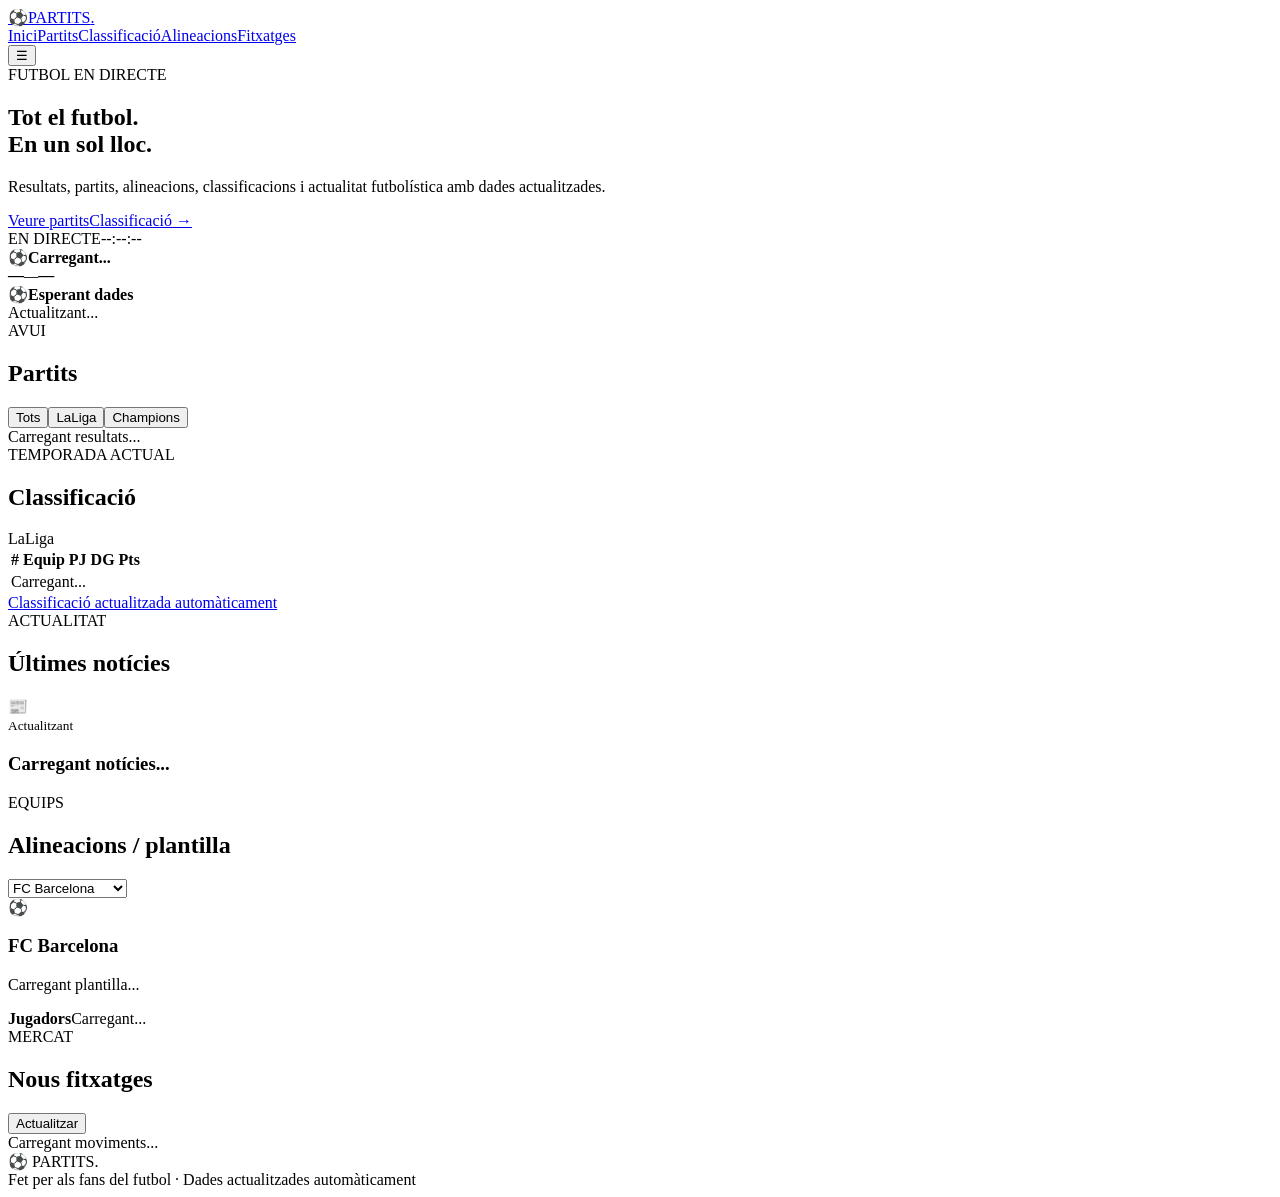
==== frontend/index.html @ fe7bcd00 "Organitza el frontend del projecte" ====
<!doctype html>
<html lang="ca">
<head>
  <meta charset="UTF-8" />
  <meta name="viewport" content="width=device-width, initial-scale=1.0" />
  <meta name="description" content="Partits — resultats, alineacions, classificacions i fitxatges de futbol." />
  <title>Partits FC · Futbol en directe</title>
  <link rel="preconnect" href="https://fonts.googleapis.com">
  <link rel="preconnect" href="https://fonts.gstatic.com" crossorigin>
  <link href="https://fonts.googleapis.com/css2?family=Inter:wght@400;500;600;700;800&display=swap" rel="stylesheet">
  <link rel="stylesheet" href="css/styles.css" />
</head>
<body>
  <header class="topbar">
    <a class="brand" href="#inici"><span class="brand-ball">⚽</span><span>PARTITS<span class="brand-dot">.</span></span></a>
    <nav class="nav" aria-label="Navegació principal">
      <a class="active" href="#inici">Inici</a><a href="#partits">Partits</a><a href="#classificacio">Classificació</a><a href="#alineacions">Alineacions</a><a href="#fitxatges">Fitxatges</a>
    </nav>
    <button class="menu-btn" id="menuBtn" aria-label="Obrir menú">☰</button>
  </header>

  <main id="inici">
    <section class="hero wrap">
      <div>
        <div class="eyebrow"><span class="live-dot"></span> FUTBOL EN DIRECTE</div>
        <h1>Tot el futbol.<br><span>En un sol lloc.</span></h1>
        <p>Resultats, partits, alineacions, classificacions i actualitat futbolística amb dades actualitzades.</p>
        <div class="hero-actions"><a class="btn primary" href="#partits">Veure partits</a><a class="btn ghost" href="#classificacio">Classificació →</a></div>
      </div>
      <div class="score-hero">
        <div class="score-head"><span id="liveLabel">EN DIRECTE</span><span id="clock">--:--:--</span></div>
        <div class="score-teams" id="heroScore"><div><span class="crest blue">⚽</span><strong>Carregant...</strong></div><div class="big-score"><b>—</b><em>—</em><b>—</b></div><div><span class="crest red">⚽</span><strong>Esperant dades</strong></div></div>
        <div class="minute" id="heroMinute">Actualitzant...</div>
      </div>
    </section>

    <section id="partits" class="wrap section">
      <div class="section-title"><div><span class="eyebrow">AVUI</span><h2>Partits</h2></div><div class="filters"><button class="filter active" data-filter="Tots">Tots</button><button class="filter" data-filter="LaLiga">LaLiga</button><button class="filter" data-filter="Champions">Champions</button></div></div>
      <div class="data-note" id="matchesStatus">Carregant resultats...</div>
      <div class="match-grid" id="matches"></div>
    </section>

    <section id="classificacio" class="wrap section split">
      <div class="panel standings">
        <div class="panel-title"><div><span class="eyebrow">TEMPORADA ACTUAL</span><h2>Classificació</h2></div><span class="league-badge">LaLiga</span></div>
        <div class="table-wrap"><table><thead><tr><th>#</th><th>Equip</th><th>PJ</th><th>DG</th><th>Pts</th></tr></thead><tbody id="standings"><tr><td colspan="5">Carregant...</td></tr></tbody></table></div>
        <a class="text-link" href="#classificacio">Classificació actualitzada automàticament</a>
      </div>
      <div class="panel news-panel">
        <div class="panel-title"><div><span class="eyebrow">ACTUALITAT</span><h2>Últimes notícies</h2></div></div>
        <div id="news"><article class="news"><span class="news-icon">📰</span><div><small>Actualitzant</small><h3>Carregant notícies...</h3></div></article></div>
      </div>
    </section>

    <section id="alineacions" class="wrap section">
      <div class="section-title"><div><span class="eyebrow">EQUIPS</span><h2>Alineacions / plantilla</h2></div><select id="teamSelect" aria-label="Selecciona un equip"><option value="barca">FC Barcelona</option><option value="madrid">Real Madrid</option><option value="city">Manchester City</option></select></div>
      <div class="lineup-card"><div class="team-summary"><span class="crest blue big">⚽</span><div><h3 id="lineupName">FC Barcelona</h3><p id="lineupMeta">Carregant plantilla...</p></div></div><div class="pitch" id="pitch"></div><div class="bench"><b>Jugadors</b><span id="benchPlayers">Carregant...</span></div></div>
    </section>

    <section id="fitxatges" class="wrap section">
      <div class="section-title"><div><span class="eyebrow">MERCAT</span><h2>Nous fitxatges</h2></div><button class="btn small ghost" id="showAllTransfers">Actualitzar</button></div>
      <div class="data-note" id="transfersStatus">Carregant moviments...</div>
      <div class="transfer-grid" id="transfers"></div>
    </section>
  </main>

  <footer><div class="wrap footer-inner"><div class="brand">⚽ PARTITS<span class="brand-dot">.</span></div><span>Fet per als fans del futbol · <span id="year"></span></span><span id="dataSource">Dades actualitzades automàticament</span></div></footer>
  <script src="js/app.js"></script>
</body>
</html>
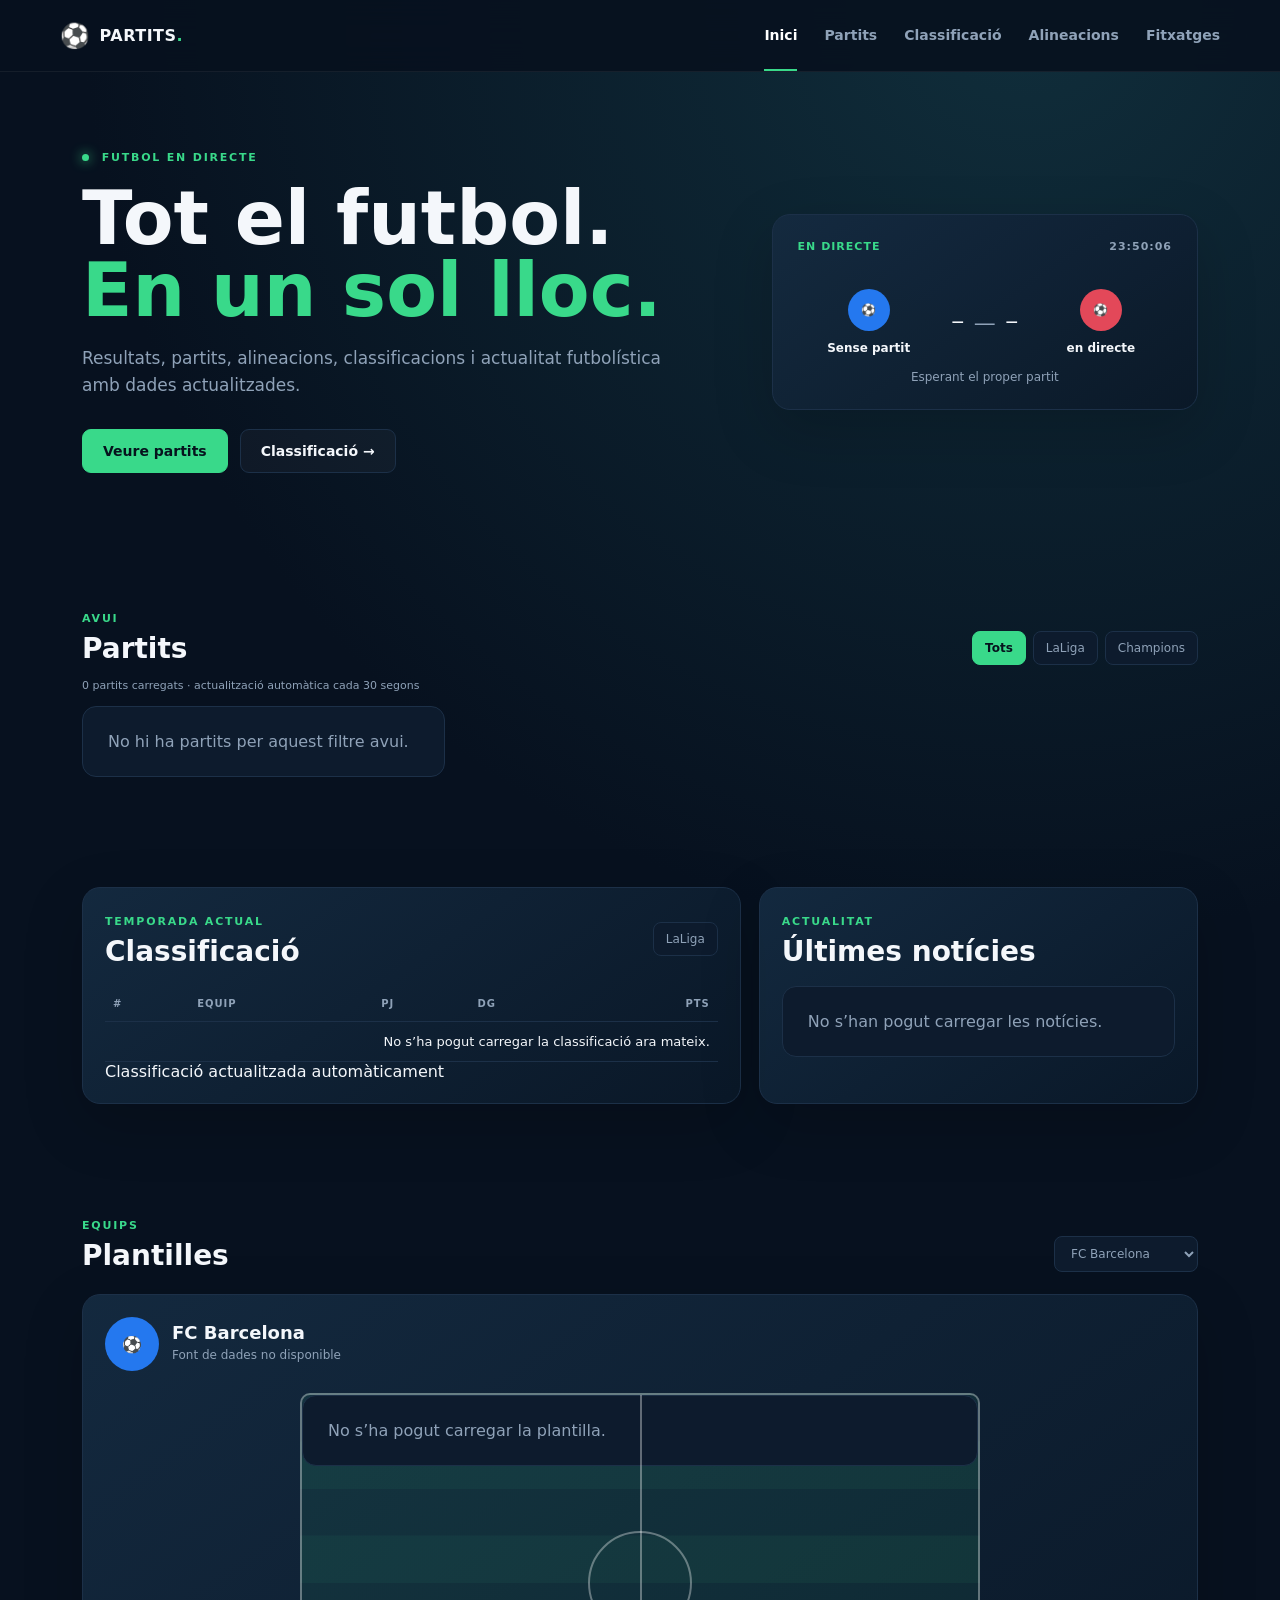
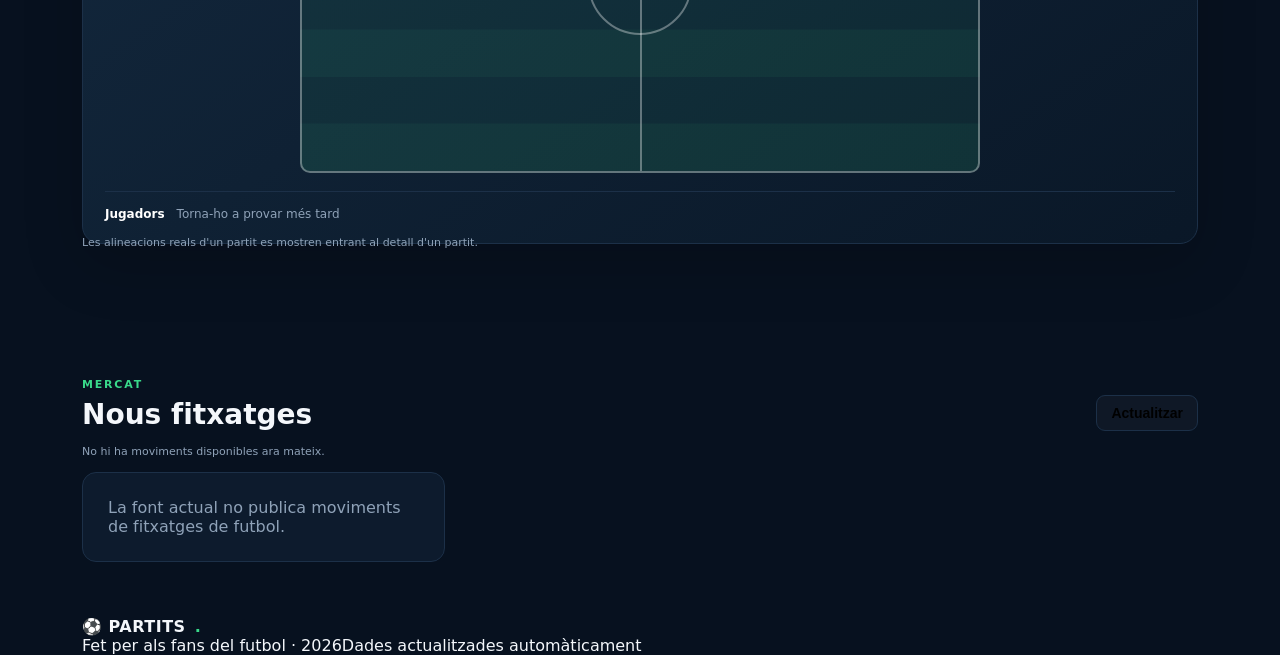
==== commit 53c8a349: "Millora UI i detall de partits" ====
--- a/frontend/index.html
+++ b/frontend/index.html
@@ -13,10 +13,10 @@
 <body>
   <header class="topbar">
     <a class="brand" href="#inici"><span class="brand-ball">⚽</span><span>PARTITS<span class="brand-dot">.</span></span></a>
-    <nav class="nav" aria-label="Navegació principal">
+    <nav class="nav" id="mainNav" aria-label="Navegació principal">
       <a class="active" href="#inici">Inici</a><a href="#partits">Partits</a><a href="#classificacio">Classificació</a><a href="#alineacions">Alineacions</a><a href="#fitxatges">Fitxatges</a>
     </nav>
-    <button class="menu-btn" id="menuBtn" aria-label="Obrir menú">☰</button>
+    <button class="menu-btn" id="menuBtn" aria-label="Obrir menú" aria-expanded="false">☰</button>
   </header>
 
   <main id="inici">
@@ -30,13 +30,13 @@
       <div class="score-hero">
         <div class="score-head"><span id="liveLabel">EN DIRECTE</span><span id="clock">--:--:--</span></div>
         <div class="score-teams" id="heroScore"><div><span class="crest blue">⚽</span><strong>Carregant...</strong></div><div class="big-score"><b>—</b><em>—</em><b>—</b></div><div><span class="crest red">⚽</span><strong>Esperant dades</strong></div></div>
-        <div class="minute" id="heroMinute">Actualitzant...</div>
+        <div class="minute" id="heroMinute" aria-live="polite">Actualitzant...</div>
       </div>
     </section>
 
     <section id="partits" class="wrap section">
       <div class="section-title"><div><span class="eyebrow">AVUI</span><h2>Partits</h2></div><div class="filters"><button class="filter active" data-filter="Tots">Tots</button><button class="filter" data-filter="LaLiga">LaLiga</button><button class="filter" data-filter="Champions">Champions</button></div></div>
-      <div class="data-note" id="matchesStatus">Carregant resultats...</div>
+      <div class="data-note" id="matchesStatus" aria-live="polite">Carregant resultats...</div>
       <div class="match-grid" id="matches"></div>
     </section>
 
@@ -53,18 +53,31 @@
     </section>
 
     <section id="alineacions" class="wrap section">
-      <div class="section-title"><div><span class="eyebrow">EQUIPS</span><h2>Alineacions / plantilla</h2></div><select id="teamSelect" aria-label="Selecciona un equip"><option value="barca">FC Barcelona</option><option value="madrid">Real Madrid</option><option value="city">Manchester City</option></select></div>
+      <div class="section-title"><div><span class="eyebrow">EQUIPS</span><h2>Plantilles</h2></div><select id="teamSelect" aria-label="Selecciona un equip"><option value="barca">FC Barcelona</option><option value="madrid">Real Madrid</option><option value="city">Manchester City</option></select></div>
       <div class="lineup-card"><div class="team-summary"><span class="crest blue big">⚽</span><div><h3 id="lineupName">FC Barcelona</h3><p id="lineupMeta">Carregant plantilla...</p></div></div><div class="pitch" id="pitch"></div><div class="bench"><b>Jugadors</b><span id="benchPlayers">Carregant...</span></div></div>
+      <div class="data-note lineup-note">Les alineacions reals d'un partit es mostren entrant al detall d'un partit.</div>
     </section>
 
     <section id="fitxatges" class="wrap section">
       <div class="section-title"><div><span class="eyebrow">MERCAT</span><h2>Nous fitxatges</h2></div><button class="btn small ghost" id="showAllTransfers">Actualitzar</button></div>
-      <div class="data-note" id="transfersStatus">Carregant moviments...</div>
+      <div class="data-note" id="transfersStatus" aria-live="polite">Carregant moviments...</div>
       <div class="transfer-grid" id="transfers"></div>
     </section>
   </main>
 
+  <div class="modal" id="matchModal" hidden aria-hidden="true">
+    <div class="modal-backdrop" data-close-modal></div>
+    <section class="modal-card" role="dialog" aria-modal="true" aria-labelledby="modalTitle">
+      <button class="modal-close" id="closeModal" aria-label="Tancar">×</button>
+      <div class="eyebrow">DETALL DEL PARTIT</div>
+      <h2 id="modalTitle">Carregant...</h2>
+      <p id="modalScore" class="modal-score">—</p>
+      <div id="modalContent" class="modal-content">Carregant alineacions...</div>
+    </section>
+  </div>
+
   <footer><div class="wrap footer-inner"><div class="brand">⚽ PARTITS<span class="brand-dot">.</span></div><span>Fet per als fans del futbol · <span id="year"></span></span><span id="dataSource">Dades actualitzades automàticament</span></div></footer>
+  <noscript><div class="wrap empty">Aquesta web necessita JavaScript per carregar resultats i dades en directe.</div></noscript>
   <script src="js/app.js"></script>
 </body>
 </html>
--- a/frontend/css/styles.css
+++ b/frontend/css/styles.css
@@ -0,0 +1 @@
+:root{--bg:#07111f;--panel:#0d1b2d;--panel2:#10243a;--text:#f4f7fb;--muted:#8fa2b8;--accent:#39d98a;--line:#1c3048;--blue:#2d7ff9;--red:#e94c5b}*{box-sizing:border-box}html{scroll-behavior:smooth}body{margin:0;background:radial-gradient(circle at 80% 0,#102e3b 0,#07111f 38%);color:var(--text);font-family:Inter,system-ui,sans-serif}a{color:inherit;text-decoration:none}.wrap{max-width:1160px;margin:auto;padding-left:22px;padding-right:22px}.topbar{height:72px;display:flex;align-items:center;justify-content:space-between;padding:0 max(22px,calc((100% - 1160px)/2));position:sticky;top:0;z-index:10;background:rgba(7,17,31,.9);backdrop-filter:blur(16px);border-bottom:1px solid rgba(255,255,255,.06)}.brand{display:flex;align-items:center;gap:9px;font-weight:800;letter-spacing:.5px}.brand-ball{font-size:24px}.brand-dot{color:var(--accent)}.nav{display:flex;gap:27px;color:var(--muted);font-size:14px;font-weight:600}.nav a{padding:26px 0;border-bottom:2px solid transparent}.nav a:hover,.nav a.active{color:#fff;border-color:var(--accent)}.menu-btn{display:none;background:none;color:#fff;border:0;font-size:23px}.hero{min-height:480px;display:grid;grid-template-columns:1.2fr .8fr;align-items:center;gap:50px;padding-top:65px;padding-bottom:65px}.eyebrow{font-size:11px;letter-spacing:1.8px;font-weight:800;color:var(--accent)}.live-dot{display:inline-block;width:7px;height:7px;background:var(--accent);border-radius:50%;margin-right:7px;box-shadow:0 0 12px var(--accent)}h1{font-size:clamp(45px,6vw,74px);line-height:.98;margin:18px 0}.hero h1 span{color:var(--accent)}.hero p{color:var(--muted);font-size:17px;max-width:580px;line-height:1.6}.hero-actions{display:flex;gap:12px;margin-top:30px}.btn{display:inline-flex;align-items:center;justify-content:center;border-radius:9px;padding:13px 20px;font-weight:700;font-size:14px;border:1px solid var(--line);cursor:pointer}.btn.primary{background:var(--accent);color:#06131d;border-color:var(--accent)}.btn.ghost{background:rgba(255,255,255,.03)}.btn.small{padding:9px 14px}.score-hero,.panel,.lineup-card{background:linear-gradient(145deg,rgba(20,42,64,.95),rgba(10,24,40,.95));border:1px solid var(--line);border-radius:18px;box-shadow:0 20px 60px rgba(0,0,0,.18)}.score-hero{padding:25px}.score-head{display:flex;justify-content:space-between;font-size:11px;color:var(--muted);font-weight:800;letter-spacing:1px}.score-head span:first-child{color:var(--accent)}.score-teams{display:grid;grid-template-columns:1fr auto 1fr;align-items:center;text-align:center;gap:12px;margin:36px 0 15px}.score-teams>div{display:flex;flex-direction:column;align-items:center;gap:10px;font-size:12px}.big-score{flex-direction:row!important;font-size:35px;gap:10px!important}.big-score em{font-style:normal;color:var(--muted);font-size:22px}.crest{display:inline-grid;place-items:center;width:42px;height:42px;border-radius:50%;font-weight:800;background:#fff;color:#122}.crest.blue{background:#2478ef;color:white}.crest.red{background:#e34859;color:white}.crest.big{width:54px;height:54px}.minute{text-align:center;color:var(--muted);font-size:12px}.live-pill{color:var(--accent);font-weight:800}.section{padding-top:55px;padding-bottom:55px}.section-title{display:flex;align-items:end;justify-content:space-between;margin-bottom:22px}.section-title h2,.panel-title h2{margin:6px 0 0;font-size:28px}.filters{display:flex;gap:7px}.filter,.league-badge,select{background:var(--panel);color:var(--muted);border:1px solid var(--line);border-radius:8px;padding:9px 12px;font:inherit;font-size:12px}.filter{cursor:pointer}.filter.active{background:var(--accent);border-color:var(--accent);color:#06131d;font-weight:800}.match-grid{display:grid;grid-template-columns:repeat(3,1fr);gap:14px}.match{padding:18px;background:var(--panel);border:1px solid var(--line);border-radius:14px}.match .meta{display:flex;justify-content:space-between;color:var(--muted);font-size:11px;margin-bottom:18px}.match .teams{display:flex;flex-direction:column;gap:12px}.team{display:flex;align-items:center;justify-content:space-between;font-size:13px}.team-left{display:flex;align-items:center;gap:9px}.mini-crest{width:25px;height:25px;border-radius:50%;display:grid;place-items:center;font-size:9px;font-weight:800;background:#263c54}.score{font-weight:800}.status{font-size:10px;color:var(--accent);font-weight:800}.split{display:grid;grid-template-columns:1.2fr .8fr;gap:18px}.panel{padding:22px}.panel-title{display:flex;justify-content:space-between;align-items:center;margin-bottom:18px}.table-wrap{overflow:auto}table{width:100%;border-collapse:collapse;font-size:13px}th{color:var(--muted);font-size:10px;text-transform:uppercase;letter-spacing:1px;text-align:left}td,th{padding:12px 8px;border-bottom:1px solid var(--line)}td:last-child,th:last-child{text-align:right}.club{display:flex;align-items:center;gap:9px;font-weight:600}.rank{color:var(--muted);width:24px}.news{display:flex;gap:13px;padding:16px 0;border-bottom:1px solid var(--line)}.news:last-child{border:0}.news-icon{font-size:19px}.news small{color:var(--muted);font-size:10px}.news h3{font-size:13px;line-height:1.4;margin:4px 0 0}.lineup-card{padding:22px}.team-summary{display:flex;align-items:center;gap:13px}.team-summary h3{margin:0;font-size:18px}.team-summary p{margin:5px 0;color:var(--muted);font-size:12px}.pitch{margin:22px auto 18px;max-width:680px;min-height:380px;border:2px solid rgba(255,255,255,.35);border-radius:10px;background:repeating-linear-gradient(0deg,rgba(57,217,138,.13) 0,rgba(57,217,138,.13) 47px,rgba(57,217,138,.08) 48px,rgba(57,217,138,.08) 94px);position:relative;overflow:hidden}.pitch:before{content:"";position:absolute;left:50%;top:0;bottom:0;border-left:2px solid rgba(255,255,255,.35)}.pitch:after{content:"";position:absolute;width:100px;height:100px;border:2px solid rgba(255,255,255,.35);border-radius:50%;left:calc(50% - 52px);top:calc(50% - 52px)}.player{position:absolute;transform:translate(-50%,-50%);text-align:center;font-size:9px;font-weight:700}.player i{display:grid;place-items:center;width:29px;height:29px;border-radius:50%;background:#fff;color:#15253a;font-style:normal;margin:auto;border:3px solid var(--accent)}.bench{border-top:1px solid var(--line);padding-top:15px;color:var(--muted);font-size:12px}.bench b{color:#fff;margin-right:12px}.transfer-grid{display:grid;grid-template-columns:repeat(3,1fr);gap:14px}.transfer{padding:18px;background:var(--panel);border:1px solid var(--line);border-radius:14px;display:flex;align-items:center;gap:14px}.transfer .avatar{width:48px;height:48px;border-radius:50%;display:grid;place-items:center;background:var(--panel2);font-weight:800}.transfer h3{font-size:14px;margin:0 0 5px}.transfer p{font-size:11px;color:var(--muted);margin:0}.arrow{margin-left:auto;color:var(--accent);font-size:18px}.data-note{color:var(--muted);font-size:11px;margin:-8px 0 14px}.error{color:#ff9a9a}.empty{padding:25px;color:var(--muted);background:var(--panel);border:1px solid var(--line);border-radius:14px}@media(max-width:800px){.nav{display:none}.menu-btn{display:block}.hero,.split{grid-template-columns:1fr}.hero{padding-top:45px}.match-grid,.transfer-grid{grid-template-columns:1fr}.section-title{align-items:flex-start;gap:15px;flex-direction:column}.filters{overflow:auto;max-width:100%}.footer-inner{flex-direction:column;align-items:flex-start}.pitch{min-height:330px}}
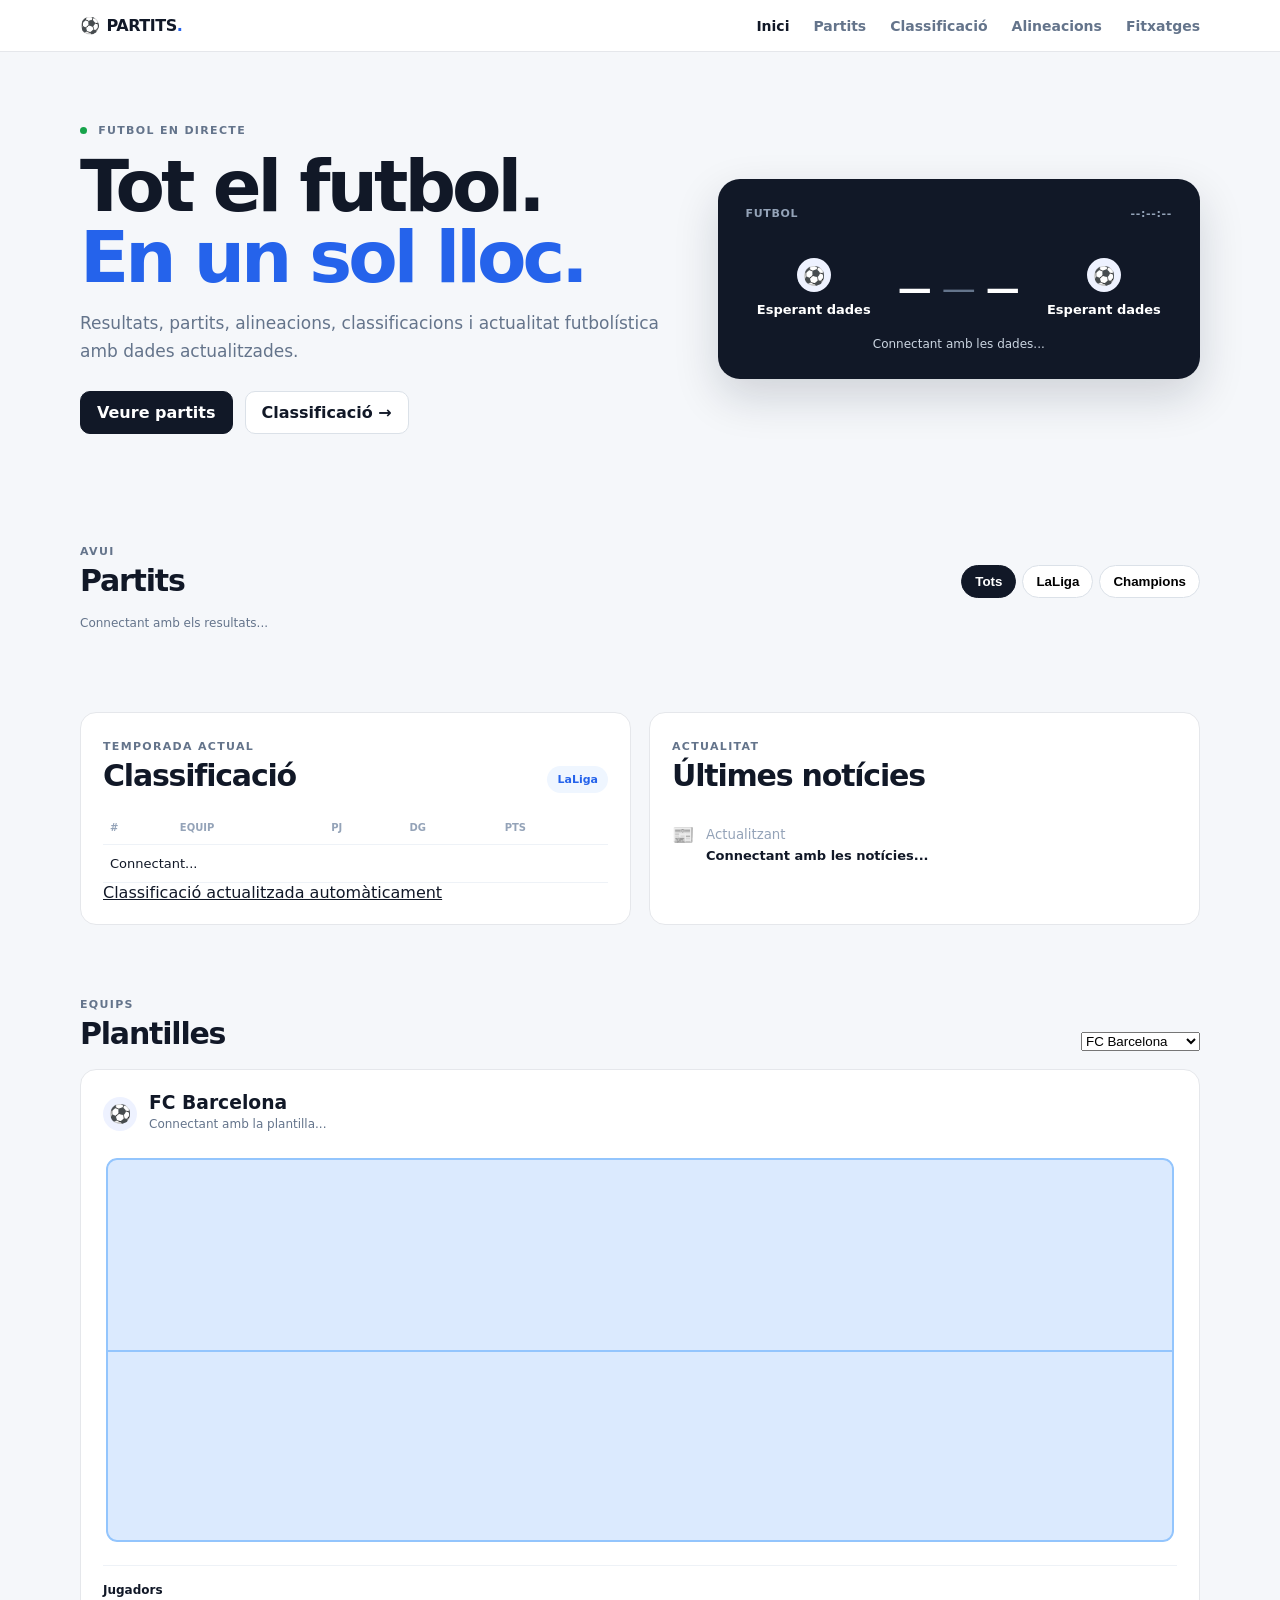
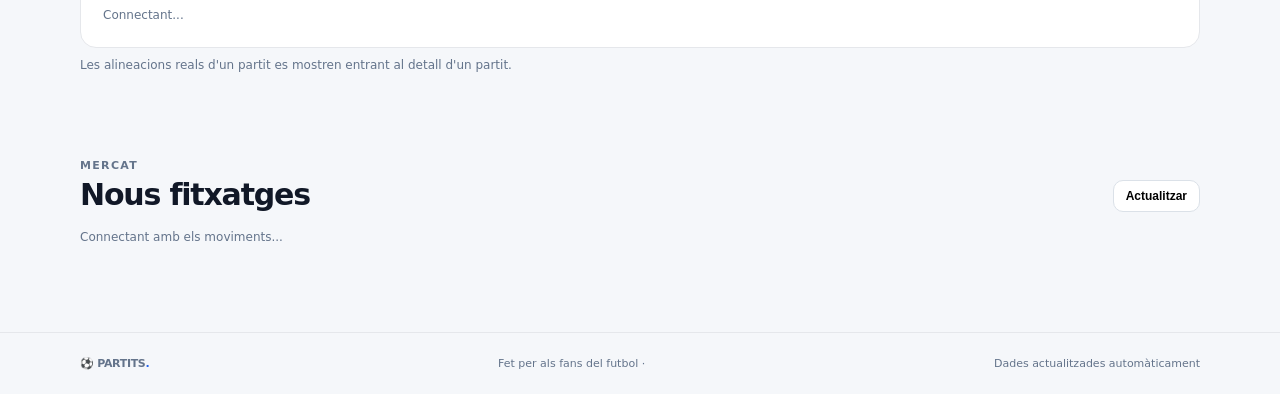
==== commit 65409e05: "Millora estats inicials de càrrega" ====
--- a/frontend/index.html
+++ b/frontend/index.html
@@ -18,7 +18,6 @@
     </nav>
     <button class="menu-btn" id="menuBtn" aria-label="Obrir menú" aria-expanded="false">☰</button>
   </header>
-
   <main id="inici">
     <section class="hero wrap">
       <div>
@@ -28,54 +27,31 @@
         <div class="hero-actions"><a class="btn primary" href="#partits">Veure partits</a><a class="btn ghost" href="#classificacio">Classificació →</a></div>
       </div>
       <div class="score-hero">
-        <div class="score-head"><span id="liveLabel">EN DIRECTE</span><span id="clock">--:--:--</span></div>
-        <div class="score-teams" id="heroScore"><div><span class="crest blue">⚽</span><strong>Carregant...</strong></div><div class="big-score"><b>—</b><em>—</em><b>—</b></div><div><span class="crest red">⚽</span><strong>Esperant dades</strong></div></div>
-        <div class="minute" id="heroMinute" aria-live="polite">Actualitzant...</div>
+        <div class="score-head"><span id="liveLabel">FUTBOL</span><span id="clock">--:--:--</span></div>
+        <div class="score-teams" id="heroScore"><div><span class="crest blue">⚽</span><strong>Esperant dades</strong></div><div class="big-score"><b>—</b><em>—</em><b>—</b></div><div><span class="crest red">⚽</span><strong>Esperant dades</strong></div></div>
+        <div class="minute" id="heroMinute" aria-live="polite">Connectant amb les dades...</div>
       </div>
     </section>
-
     <section id="partits" class="wrap section">
       <div class="section-title"><div><span class="eyebrow">AVUI</span><h2>Partits</h2></div><div class="filters"><button class="filter active" data-filter="Tots">Tots</button><button class="filter" data-filter="LaLiga">LaLiga</button><button class="filter" data-filter="Champions">Champions</button></div></div>
-      <div class="data-note" id="matchesStatus" aria-live="polite">Carregant resultats...</div>
+      <div class="data-note" id="matchesStatus" aria-live="polite">Connectant amb els resultats...</div>
       <div class="match-grid" id="matches"></div>
     </section>
-
     <section id="classificacio" class="wrap section split">
-      <div class="panel standings">
-        <div class="panel-title"><div><span class="eyebrow">TEMPORADA ACTUAL</span><h2>Classificació</h2></div><span class="league-badge">LaLiga</span></div>
-        <div class="table-wrap"><table><thead><tr><th>#</th><th>Equip</th><th>PJ</th><th>DG</th><th>Pts</th></tr></thead><tbody id="standings"><tr><td colspan="5">Carregant...</td></tr></tbody></table></div>
-        <a class="text-link" href="#classificacio">Classificació actualitzada automàticament</a>
-      </div>
-      <div class="panel news-panel">
-        <div class="panel-title"><div><span class="eyebrow">ACTUALITAT</span><h2>Últimes notícies</h2></div></div>
-        <div id="news"><article class="news"><span class="news-icon">📰</span><div><small>Actualitzant</small><h3>Carregant notícies...</h3></div></article></div>
-      </div>
+      <div class="panel standings"><div class="panel-title"><div><span class="eyebrow">TEMPORADA ACTUAL</span><h2>Classificació</h2></div><span class="league-badge">LaLiga</span></div><div class="table-wrap"><table><thead><tr><th>#</th><th>Equip</th><th>PJ</th><th>DG</th><th>Pts</th></tr></thead><tbody id="standings"><tr><td colspan="5">Connectant...</td></tr></tbody></table></div><a class="text-link" href="#classificacio">Classificació actualitzada automàticament</a></div>
+      <div class="panel news-panel"><div class="panel-title"><div><span class="eyebrow">ACTUALITAT</span><h2>Últimes notícies</h2></div></div><div id="news"><article class="news"><span class="news-icon">📰</span><div><small>Actualitzant</small><h3>Connectant amb les notícies...</h3></div></article></div></div>
     </section>
-
     <section id="alineacions" class="wrap section">
       <div class="section-title"><div><span class="eyebrow">EQUIPS</span><h2>Plantilles</h2></div><select id="teamSelect" aria-label="Selecciona un equip"><option value="barca">FC Barcelona</option><option value="madrid">Real Madrid</option><option value="city">Manchester City</option></select></div>
-      <div class="lineup-card"><div class="team-summary"><span class="crest blue big">⚽</span><div><h3 id="lineupName">FC Barcelona</h3><p id="lineupMeta">Carregant plantilla...</p></div></div><div class="pitch" id="pitch"></div><div class="bench"><b>Jugadors</b><span id="benchPlayers">Carregant...</span></div></div>
+      <div class="lineup-card"><div class="team-summary"><span class="crest blue big">⚽</span><div><h3 id="lineupName">FC Barcelona</h3><p id="lineupMeta">Connectant amb la plantilla...</p></div></div><div class="pitch" id="pitch"></div><div class="bench"><b>Jugadors</b><span id="benchPlayers">Connectant...</span></div></div>
       <div class="data-note lineup-note">Les alineacions reals d'un partit es mostren entrant al detall d'un partit.</div>
     </section>
-
     <section id="fitxatges" class="wrap section">
-      <div class="section-title"><div><span class="eyebrow">MERCAT</span><h2>Nous fitxatges</h2></div><button class="btn small ghost" id="showAllTransfers">Actualitzar</button></div>
-      <div class="data-note" id="transfersStatus" aria-live="polite">Carregant moviments...</div>
-      <div class="transfer-grid" id="transfers"></div>
+      <div class="section-title"><div><span class="eyebrow">MERCAT</span><h2>Nous fitxatges</h2></div><button class="btn small ghost" id="showAllTransfers" type="button">Actualitzar</button></div>
+      <div class="data-note" id="transfersStatus" aria-live="polite">Connectant amb els moviments...</div><div class="transfer-grid" id="transfers"></div>
     </section>
   </main>
-
-  <div class="modal" id="matchModal" hidden aria-hidden="true">
-    <div class="modal-backdrop" data-close-modal></div>
-    <section class="modal-card" role="dialog" aria-modal="true" aria-labelledby="modalTitle">
-      <button class="modal-close" id="closeModal" aria-label="Tancar">×</button>
-      <div class="eyebrow">DETALL DEL PARTIT</div>
-      <h2 id="modalTitle">Carregant...</h2>
-      <p id="modalScore" class="modal-score">—</p>
-      <div id="modalContent" class="modal-content">Carregant alineacions...</div>
-    </section>
-  </div>
-
+  <div class="modal" id="matchModal" hidden aria-hidden="true"><div class="modal-backdrop" data-close-modal></div><section class="modal-card" role="dialog" aria-modal="true" aria-labelledby="modalTitle"><button class="modal-close" id="closeModal" aria-label="Tancar">×</button><div class="eyebrow">DETALL DEL PARTIT</div><h2 id="modalTitle">Carregant...</h2><p id="modalScore" class="modal-score">—</p><div id="modalContent" class="modal-content">Carregant alineacions...</div></section></div>
   <footer><div class="wrap footer-inner"><div class="brand">⚽ PARTITS<span class="brand-dot">.</span></div><span>Fet per als fans del futbol · <span id="year"></span></span><span id="dataSource">Dades actualitzades automàticament</span></div></footer>
   <noscript><div class="wrap empty">Aquesta web necessita JavaScript per carregar resultats i dades en directe.</div></noscript>
   <script src="js/app.js"></script>
--- a/frontend/css/styles.css
+++ b/frontend/css/styles.css
@@ -1 +1 @@
-:root{--bg:#07111f;--panel:#0d1b2d;--panel2:#10243a;--text:#f4f7fb;--muted:#8fa2b8;--accent:#39d98a;--line:#1c3048;--blue:#2d7ff9;--red:#e94c5b}*{box-sizing:border-box}html{scroll-behavior:smooth}body{margin:0;background:radial-gradient(circle at 80% 0,#102e3b 0,#07111f 38%);color:var(--text);font-family:Inter,system-ui,sans-serif}a{color:inherit;text-decoration:none}.wrap{max-width:1160px;margin:auto;padding-left:22px;padding-right:22px}.topbar{height:72px;display:flex;align-items:center;justify-content:space-between;padding:0 max(22px,calc((100% - 1160px)/2));position:sticky;top:0;z-index:10;background:rgba(7,17,31,.9);backdrop-filter:blur(16px);border-bottom:1px solid rgba(255,255,255,.06)}.brand{display:flex;align-items:center;gap:9px;font-weight:800;letter-spacing:.5px}.brand-ball{font-size:24px}.brand-dot{color:var(--accent)}.nav{display:flex;gap:27px;color:var(--muted);font-size:14px;font-weight:600}.nav a{padding:26px 0;border-bottom:2px solid transparent}.nav a:hover,.nav a.active{color:#fff;border-color:var(--accent)}.menu-btn{display:none;background:none;color:#fff;border:0;font-size:23px}.hero{min-height:480px;display:grid;grid-template-columns:1.2fr .8fr;align-items:center;gap:50px;padding-top:65px;padding-bottom:65px}.eyebrow{font-size:11px;letter-spacing:1.8px;font-weight:800;color:var(--accent)}.live-dot{display:inline-block;width:7px;height:7px;background:var(--accent);border-radius:50%;margin-right:7px;box-shadow:0 0 12px var(--accent)}h1{font-size:clamp(45px,6vw,74px);line-height:.98;margin:18px 0}.hero h1 span{color:var(--accent)}.hero p{color:var(--muted);font-size:17px;max-width:580px;line-height:1.6}.hero-actions{display:flex;gap:12px;margin-top:30px}.btn{display:inline-flex;align-items:center;justify-content:center;border-radius:9px;padding:13px 20px;font-weight:700;font-size:14px;border:1px solid var(--line);cursor:pointer}.btn.primary{background:var(--accent);color:#06131d;border-color:var(--accent)}.btn.ghost{background:rgba(255,255,255,.03)}.btn.small{padding:9px 14px}.score-hero,.panel,.lineup-card{background:linear-gradient(145deg,rgba(20,42,64,.95),rgba(10,24,40,.95));border:1px solid var(--line);border-radius:18px;box-shadow:0 20px 60px rgba(0,0,0,.18)}.score-hero{padding:25px}.score-head{display:flex;justify-content:space-between;font-size:11px;color:var(--muted);font-weight:800;letter-spacing:1px}.score-head span:first-child{color:var(--accent)}.score-teams{display:grid;grid-template-columns:1fr auto 1fr;align-items:center;text-align:center;gap:12px;margin:36px 0 15px}.score-teams>div{display:flex;flex-direction:column;align-items:center;gap:10px;font-size:12px}.big-score{flex-direction:row!important;font-size:35px;gap:10px!important}.big-score em{font-style:normal;color:var(--muted);font-size:22px}.crest{display:inline-grid;place-items:center;width:42px;height:42px;border-radius:50%;font-weight:800;background:#fff;color:#122}.crest.blue{background:#2478ef;color:white}.crest.red{background:#e34859;color:white}.crest.big{width:54px;height:54px}.minute{text-align:center;color:var(--muted);font-size:12px}.live-pill{color:var(--accent);font-weight:800}.section{padding-top:55px;padding-bottom:55px}.section-title{display:flex;align-items:end;justify-content:space-between;margin-bottom:22px}.section-title h2,.panel-title h2{margin:6px 0 0;font-size:28px}.filters{display:flex;gap:7px}.filter,.league-badge,select{background:var(--panel);color:var(--muted);border:1px solid var(--line);border-radius:8px;padding:9px 12px;font:inherit;font-size:12px}.filter{cursor:pointer}.filter.active{background:var(--accent);border-color:var(--accent);color:#06131d;font-weight:800}.match-grid{display:grid;grid-template-columns:repeat(3,1fr);gap:14px}.match{padding:18px;background:var(--panel);border:1px solid var(--line);border-radius:14px}.match .meta{display:flex;justify-content:space-between;color:var(--muted);font-size:11px;margin-bottom:18px}.match .teams{display:flex;flex-direction:column;gap:12px}.team{display:flex;align-items:center;justify-content:space-between;font-size:13px}.team-left{display:flex;align-items:center;gap:9px}.mini-crest{width:25px;height:25px;border-radius:50%;display:grid;place-items:center;font-size:9px;font-weight:800;background:#263c54}.score{font-weight:800}.status{font-size:10px;color:var(--accent);font-weight:800}.split{display:grid;grid-template-columns:1.2fr .8fr;gap:18px}.panel{padding:22px}.panel-title{display:flex;justify-content:space-between;align-items:center;margin-bottom:18px}.table-wrap{overflow:auto}table{width:100%;border-collapse:collapse;font-size:13px}th{color:var(--muted);font-size:10px;text-transform:uppercase;letter-spacing:1px;text-align:left}td,th{padding:12px 8px;border-bottom:1px solid var(--line)}td:last-child,th:last-child{text-align:right}.club{display:flex;align-items:center;gap:9px;font-weight:600}.rank{color:var(--muted);width:24px}.news{display:flex;gap:13px;padding:16px 0;border-bottom:1px solid var(--line)}.news:last-child{border:0}.news-icon{font-size:19px}.news small{color:var(--muted);font-size:10px}.news h3{font-size:13px;line-height:1.4;margin:4px 0 0}.lineup-card{padding:22px}.team-summary{display:flex;align-items:center;gap:13px}.team-summary h3{margin:0;font-size:18px}.team-summary p{margin:5px 0;color:var(--muted);font-size:12px}.pitch{margin:22px auto 18px;max-width:680px;min-height:380px;border:2px solid rgba(255,255,255,.35);border-radius:10px;background:repeating-linear-gradient(0deg,rgba(57,217,138,.13) 0,rgba(57,217,138,.13) 47px,rgba(57,217,138,.08) 48px,rgba(57,217,138,.08) 94px);position:relative;overflow:hidden}.pitch:before{content:"";position:absolute;left:50%;top:0;bottom:0;border-left:2px solid rgba(255,255,255,.35)}.pitch:after{content:"";position:absolute;width:100px;height:100px;border:2px solid rgba(255,255,255,.35);border-radius:50%;left:calc(50% - 52px);top:calc(50% - 52px)}.player{position:absolute;transform:translate(-50%,-50%);text-align:center;font-size:9px;font-weight:700}.player i{display:grid;place-items:center;width:29px;height:29px;border-radius:50%;background:#fff;color:#15253a;font-style:normal;margin:auto;border:3px solid var(--accent)}.bench{border-top:1px solid var(--line);padding-top:15px;color:var(--muted);font-size:12px}.bench b{color:#fff;margin-right:12px}.transfer-grid{display:grid;grid-template-columns:repeat(3,1fr);gap:14px}.transfer{padding:18px;background:var(--panel);border:1px solid var(--line);border-radius:14px;display:flex;align-items:center;gap:14px}.transfer .avatar{width:48px;height:48px;border-radius:50%;display:grid;place-items:center;background:var(--panel2);font-weight:800}.transfer h3{font-size:14px;margin:0 0 5px}.transfer p{font-size:11px;color:var(--muted);margin:0}.arrow{margin-left:auto;color:var(--accent);font-size:18px}.data-note{color:var(--muted);font-size:11px;margin:-8px 0 14px}.error{color:#ff9a9a}.empty{padding:25px;color:var(--muted);background:var(--panel);border:1px solid var(--line);border-radius:14px}@media(max-width:800px){.nav{display:none}.menu-btn{display:block}.hero,.split{grid-template-columns:1fr}.hero{padding-top:45px}.match-grid,.transfer-grid{grid-template-columns:1fr}.section-title{align-items:flex-start;gap:15px;flex-direction:column}.filters{overflow:auto;max-width:100%}.footer-inner{flex-direction:column;align-items:flex-start}.pitch{min-height:330px}}+*{box-sizing:border-box}html{scroll-behavior:smooth}body{margin:0;font-family:Inter,system-ui,sans-serif;background:#f5f7fa;color:#111827}a{color:inherit}.wrap{width:min(1120px,calc(100% - 32px));margin:auto}.topbar{position:sticky;top:0;z-index:20;display:flex;align-items:center;justify-content:space-between;padding:16px max(16px,calc((100% - 1120px)/2));background:rgba(255,255,255,.94);backdrop-filter:blur(12px);border-bottom:1px solid #e5e7eb}.brand{font-weight:800;text-decoration:none;letter-spacing:-.03em}.brand-ball{margin-right:7px}.brand-dot{color:#2563eb}.nav{display:flex;gap:24px}.nav a{text-decoration:none;font-size:14px;font-weight:600;color:#64748b}.nav a.active,.nav a:hover{color:#111827}.menu-btn{display:none;border:0;background:none;font-size:24px}.hero{display:grid;grid-template-columns:1.1fr .9fr;gap:48px;align-items:center;padding:72px 0}.eyebrow{font-size:11px;font-weight:800;letter-spacing:.12em;color:#64748b}.live-dot{display:inline-block;width:7px;height:7px;border-radius:50%;background:#16a34a;margin-right:6px}.hero h1{font-size:clamp(42px,6vw,72px);line-height:.98;letter-spacing:-.055em;margin:14px 0}.hero h1 span{color:#2563eb}.hero p{max-width:620px;color:#64748b;font-size:17px;line-height:1.65}.hero-actions{display:flex;gap:12px;margin-top:26px}.btn{display:inline-flex;align-items:center;justify-content:center;border-radius:10px;padding:11px 16px;text-decoration:none;font-weight:700;border:1px solid #dbe1e8;cursor:pointer}.btn.primary{background:#111827;color:white;border-color:#111827}.btn.ghost{background:white}.btn.small{padding:8px 12px;font-size:12px}.score-hero{background:#111827;color:white;border-radius:22px;padding:28px;box-shadow:0 18px 45px rgba(15,23,42,.16)}.score-head,.meta{display:flex;justify-content:space-between;color:#94a3b8;font-size:11px;font-weight:700;letter-spacing:.06em}.score-teams{display:grid;grid-template-columns:1fr auto 1fr;gap:16px;align-items:center;margin:38px 0 20px}.score-teams>div{display:flex;flex-direction:column;align-items:center;text-align:center;gap:10px}.score-teams strong{font-size:13px}.big-score{display:flex!important;flex-direction:row!important;font-size:34px;gap:9px}.big-score em{font-style:normal;color:#64748b}.minute{text-align:center;color:#cbd5e1;font-size:12px}.live-pill,.status{color:#16a34a;font-weight:800}.crest,.mini-crest{display:inline-flex;align-items:center;justify-content:center;width:34px;height:34px;border-radius:50%;background:#eef2ff;font-size:18px;overflow:hidden}.crest-img{width:30px;height:30px;object-fit:contain}.crest-img.big{width:54px;height:54px}.section{padding:34px 0}.section-title,.panel-title{display:flex;justify-content:space-between;align-items:end;gap:16px;margin-bottom:18px}.section-title h2,.panel-title h2{margin:4px 0 0;font-size:30px;letter-spacing:-.04em}.filters{display:flex;gap:6px}.filter{border:1px solid #dbe1e8;background:white;border-radius:999px;padding:8px 13px;font-weight:700;cursor:pointer}.filter.active{background:#111827;color:white;border-color:#111827}.data-note{color:#64748b;font-size:12px;margin:10px 0 14px}.match-grid{display:grid;grid-template-columns:repeat(2,1fr);gap:14px}.match,.panel,.lineup-card{background:white;border:1px solid #e5e7eb;border-radius:16px}.match{padding:18px;transition:.15s}.match:hover{transform:translateY(-2px);box-shadow:0 10px 25px rgba(15,23,42,.07)}.match-clickable{cursor:pointer;outline:none}.match-clickable:focus-visible{box-shadow:0 0 0 3px #93c5fd}.teams{margin-top:14px}.team{display:flex;align-items:center;justify-content:space-between;padding:7px 0;font-weight:700}.team-left{display:flex;align-items:center;gap:9px}.score{font-size:18px}.match-more{margin-top:10px;color:#2563eb;font-size:12px;font-weight:800}.split{display:grid;grid-template-columns:1fr 1fr;gap:18px}.panel{padding:22px}.league-badge{font-size:11px;font-weight:800;background:#eff6ff;color:#2563eb;padding:7px 10px;border-radius:999px}.table-wrap{overflow:auto}table{width:100%;border-collapse:collapse;font-size:13px}th,td{text-align:left;padding:11px 7px;border-bottom:1px solid #eef2f7}th{font-size:10px;color:#94a3b8;text-transform:uppercase}.club{display:flex;align-items:center;gap:8px;font-weight:700}.news{display:flex;gap:12px;padding:13px 0;border-bottom:1px solid #eef2f7}.news:last-child{border-bottom:0}.news-icon{font-size:18px}.news small{color:#94a3b8}.news h3{font-size:13px;margin:4px 0;line-height:1.45}.news h3 a{text-decoration:none}.lineup-card{padding:22px}.team-summary{display:flex;gap:12px;align-items:center}.team-summary h3{margin:0}.team-summary p{margin:4px 0;color:#64748b;font-size:12px}.pitch{position:relative;height:390px;margin:20px auto;border-radius:14px;background:#dbeafe;border:3px solid white;box-shadow:inset 0 0 0 2px #93c5fd;overflow:hidden}.pitch:before{content:"";position:absolute;left:0;right:0;top:50%;border-top:2px solid #93c5fd}.player{position:absolute;transform:translate(-50%,-50%);font-size:9px;font-weight:700;text-align:center;max-width:80px}.player i{display:flex;width:30px;height:30px;border-radius:50%;align-items:center;justify-content:center;margin:auto;background:#111827;color:white;font-style:normal}.bench{border-top:1px solid #eef2f7;padding-top:14px;font-size:12px;line-height:1.7}.bench span{display:block;color:#64748b;margin-top:4px}.transfer-grid{display:grid;grid-template-columns:repeat(3,1fr);gap:12px}.transfer{display:flex;align-items:center;gap:12px;background:white;border:1px solid #e5e7eb;border-radius:14px;padding:14px}.avatar{display:flex;align-items:center;justify-content:center;width:38px;height:38px;border-radius:50%;background:#eef2ff;font-size:11px;font-weight:800}.transfer h3,.transfer p{margin:0}.transfer h3{font-size:13px}.transfer p{font-size:11px;color:#64748b;margin-top:3px}.arrow{margin-left:auto}.empty{padding:18px;text-align:center;color:#64748b;background:#f8fafc;border:1px dashed #cbd5e1;border-radius:12px}.retry-btn{margin-left:8px}footer{margin-top:40px;padding:24px 0;border-top:1px solid #e5e7eb;color:#64748b;font-size:11px}.footer-inner{display:flex;justify-content:space-between;gap:15px}.modal[hidden]{display:none}.modal{position:fixed;inset:0;z-index:50;display:grid;place-items:center;padding:18px}.modal-backdrop{position:absolute;inset:0;background:rgba(15,23,42,.58)}.modal-card{position:relative;z-index:1;width:min(720px,100%);max-height:90vh;overflow:auto;background:white;border-radius:18px;padding:28px}.modal-close{position:absolute;right:14px;top:10px;border:0;background:none;font-size:28px;cursor:pointer}.modal-score{font-size:32px;font-weight:800;margin:10px 0 20px}.lineup-detail{padding:15px 0;border-top:1px solid #e5e7eb}.lineup-detail h3{display:flex;align-items:center;gap:8px;margin:0 0 10px}.lineup-detail small{color:#64748b}.players-list{display:flex;flex-wrap:wrap;gap:7px}.players-list span{background:#f1f5f9;border-radius:999px;padding:6px 9px;font-size:11px}body.modal-open{overflow:hidden}@media(max-width:800px){.nav{display:none;position:absolute;left:0;right:0;top:64px;background:white;padding:16px;flex-direction:column;border-bottom:1px solid #e5e7eb}.nav.mobile-open{display:flex}.menu-btn{display:block}.hero{grid-template-columns:1fr;padding:45px 0}.match-grid,.split{grid-template-columns:1fr}.transfer-grid{grid-template-columns:1fr}.footer-inner{flex-direction:column}.score-hero{padding:22px}.pitch{height:330px}}@media(max-width:480px){.wrap{width:min(100% - 22px,1120px)}.hero h1{font-size:42px}.hero p{font-size:15px}.section-title{align-items:flex-start;flex-direction:column}.score-teams{gap:8px}.score-teams strong{font-size:11px}.pitch{height:290px}}
